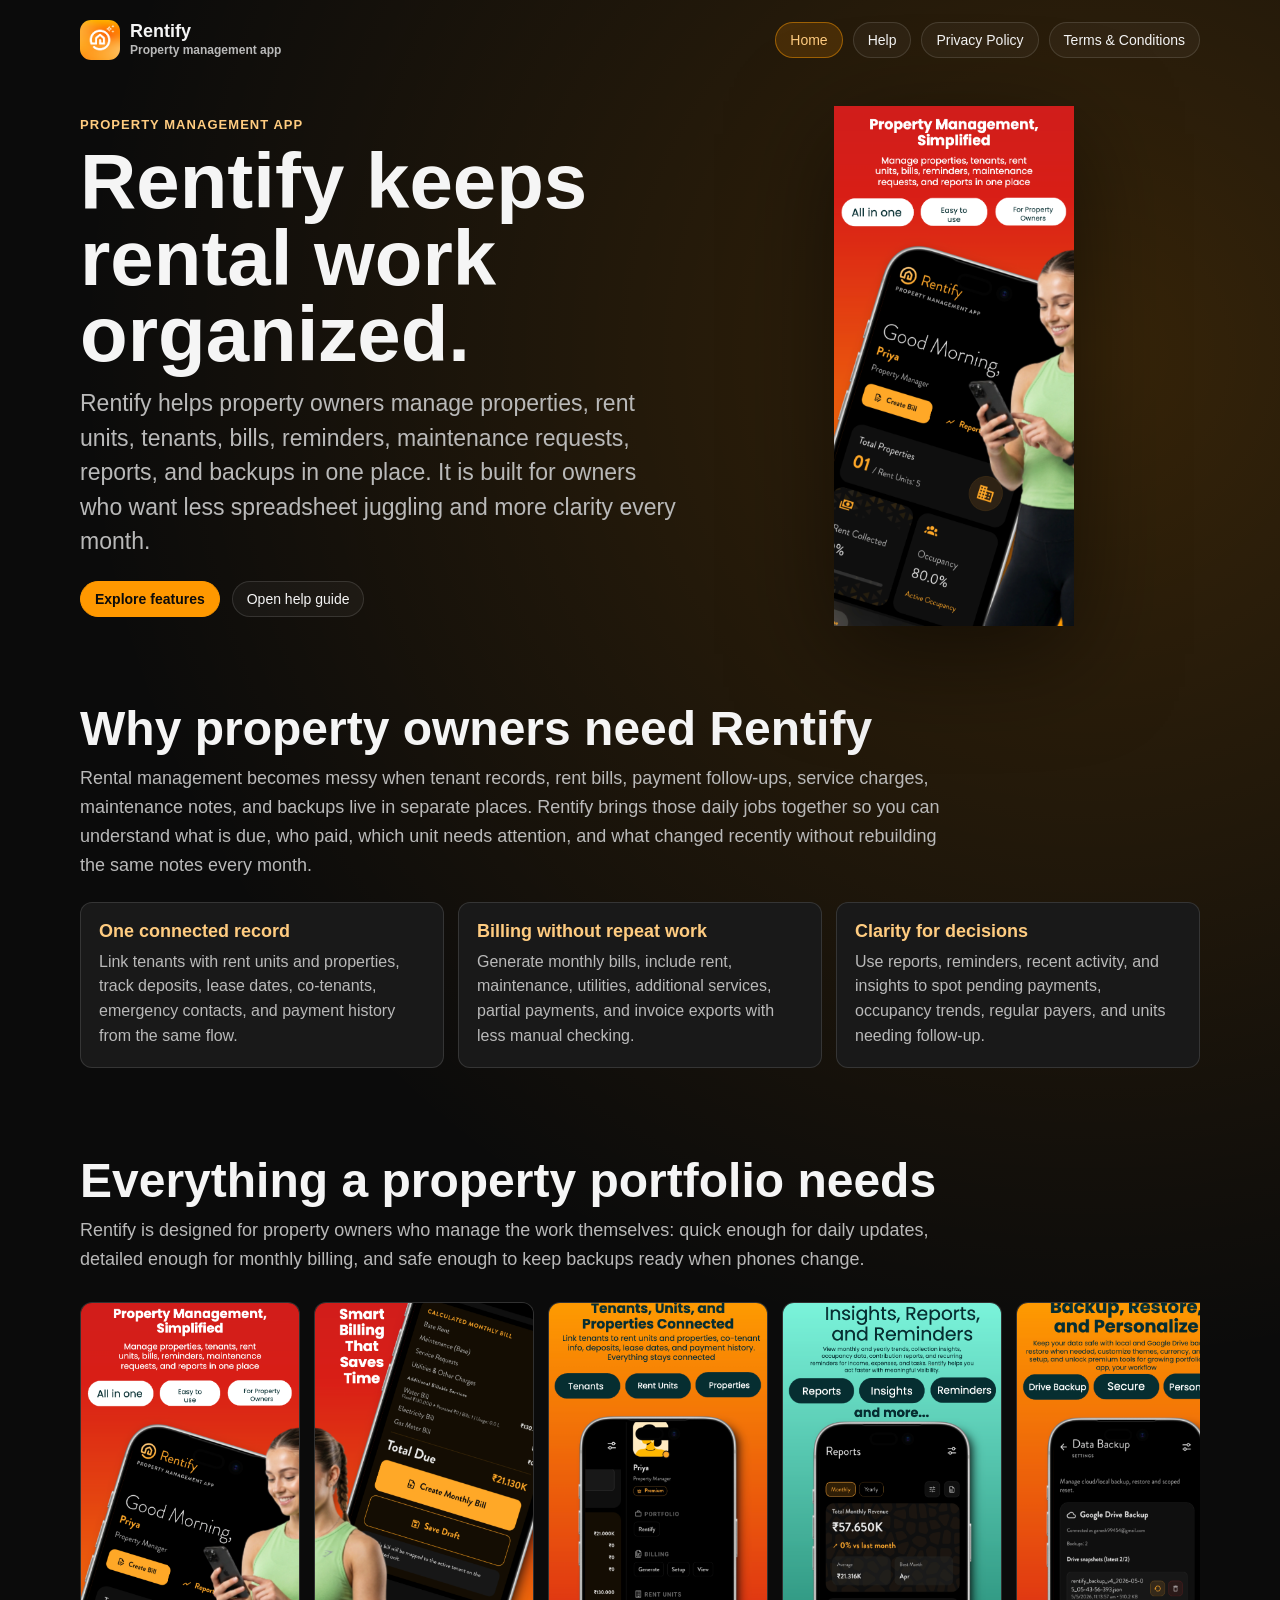
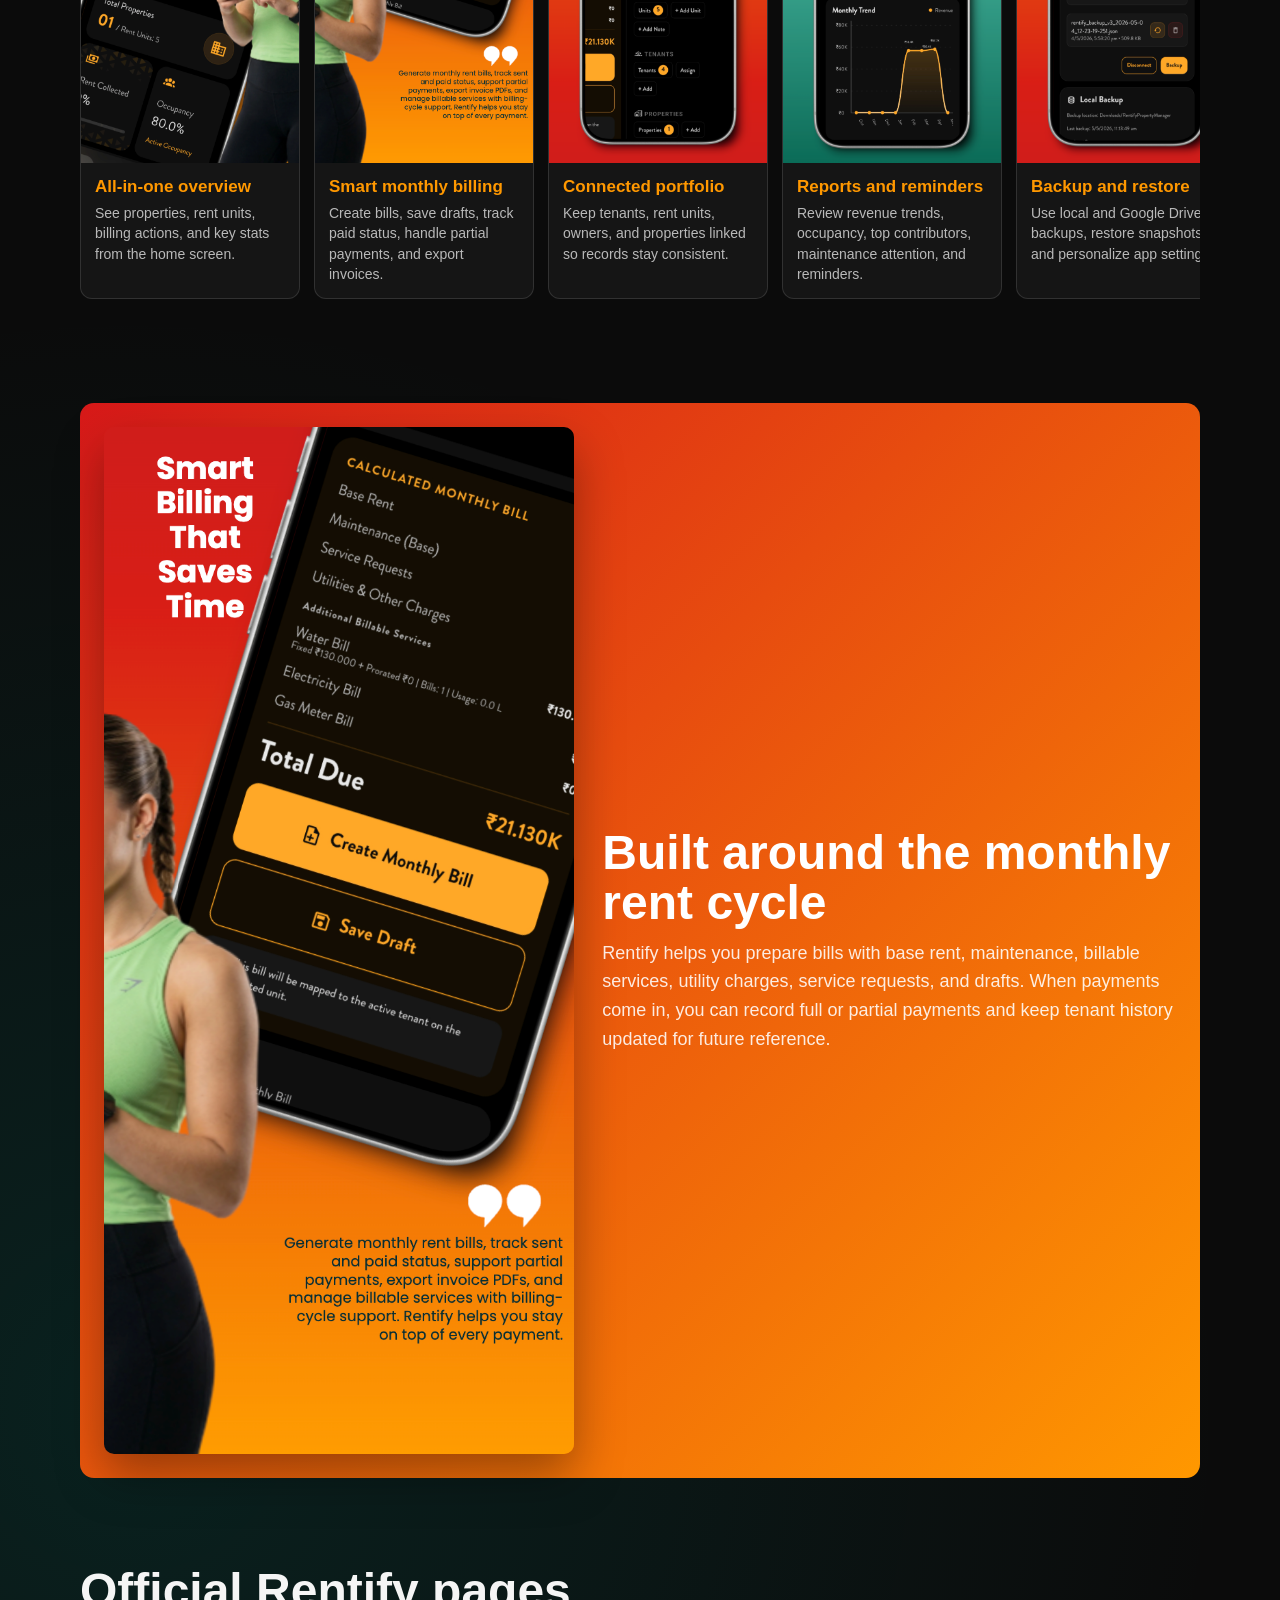
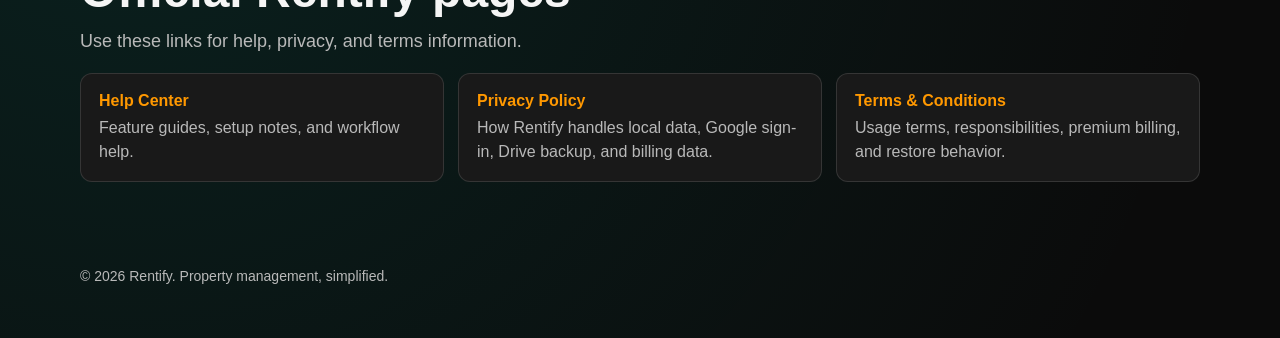
==== index.html @ e296f083 "Apply radial background across Rentify pages" ====
<!doctype html>
<html lang="en">
  <head>
    <meta charset="UTF-8" />
    <meta name="viewport" content="width=device-width, initial-scale=1.0" />
    <title>Rentify - Property Management App</title>
    <meta
      name="description"
      content="Rentify helps property owners manage properties, tenants, rent units, bills, reminders, reports, and backups in one place."
    />
    <link rel="icon" type="image/png" href="./assets/favicon.png" />
    <link rel="apple-touch-icon" href="./assets/app-icon.png" />
    <style>
      :root {
        --bg: #0b0b0b;
        --surface: #151515;
        --card: #191919;
        --text: #f5f5f5;
        --muted: #b9b9b9;
        --border: rgba(255, 255, 255, 0.12);
        --primary: #ff9800;
        --secondary: #ffcc80;
        --ink: #062f31;
      }
      * {
        box-sizing: border-box;
      }
      html {
        scroll-behavior: smooth;
      }
      body {
        margin: 0;
        min-height: 100vh;
        font-family: -apple-system, BlinkMacSystemFont, "Segoe UI", Roboto,
          Oxygen, Ubuntu, Cantarell, "Helvetica Neue", Arial, sans-serif;
        color: var(--text);
        background:
          radial-gradient(circle at 85% 10%, rgba(255, 152, 0, 0.18), transparent 30%),
          radial-gradient(circle at 10% 85%, rgba(0, 150, 136, 0.16), transparent 34%),
          var(--bg);
      }
      a {
        color: inherit;
      }
      .wrap {
        width: min(1120px, calc(100% - 32px));
        margin: 0 auto;
      }
      .topbar {
        display: flex;
        align-items: center;
        justify-content: space-between;
        gap: 16px;
        padding: 20px 0;
      }
      .brand {
        display: inline-flex;
        align-items: center;
        gap: 10px;
        font-weight: 800;
      }
      .brand-copy strong {
        display: block;
        font-size: 18px;
        line-height: 1.05;
      }
      .brand-copy span {
        display: block;
        color: var(--muted);
        font-size: 12px;
        font-weight: 600;
        line-height: 1.25;
        margin-top: 2px;
      }
      .brand-icon {
        width: 40px;
        height: 40px;
        border-radius: 11px;
      }
      .links {
        display: flex;
        flex-wrap: wrap;
        gap: 10px;
      }
      .links a {
        display: inline-flex;
        align-items: center;
        justify-content: center;
        text-decoration: none;
        border: 1px solid var(--border);
        border-radius: 999px;
        padding: 9px 14px;
        background: rgba(255, 255, 255, 0.04);
        color: var(--text);
        font-size: 14px;
        line-height: normal;
      }
      .links a.active {
        border-color: rgba(255, 152, 0, 0.48);
        background: rgba(255, 152, 0, 0.16);
        color: var(--secondary);
      }
      .button-link {
        text-decoration: none;
        border: 1px solid var(--border);
        border-radius: 999px;
        padding: 9px 14px;
        background: rgba(255, 255, 255, 0.04);
        color: var(--text);
        font-size: 14px;
        line-height: normal;
      }
      .hero {
        display: grid;
        grid-template-columns: minmax(0, 0.95fr) minmax(280px, 0.78fr);
        align-items: center;
        gap: 28px;
        min-height: 62vh;
        padding: 26px 0 34px;
      }
      .eyebrow {
        color: var(--secondary);
        font-size: 13px;
        font-weight: 800;
        letter-spacing: 0.08em;
        text-transform: uppercase;
      }
      h1 {
        margin: 10px 0 14px;
        font-size: clamp(42px, 7vw, 78px);
        line-height: 0.98;
        letter-spacing: 0;
      }
      .lead {
        color: var(--muted);
        font-size: clamp(18px, 2.1vw, 23px);
        line-height: 1.5;
        max-width: 680px;
        margin: 0;
      }
      .hero-actions {
        display: flex;
        flex-wrap: wrap;
        gap: 12px;
        margin-top: 22px;
      }
      .primary-action {
        background: var(--primary);
        color: #0b0b0b;
        border-color: var(--primary);
        font-weight: 800;
      }
      .hero-shot {
        width: 100%;
        max-height: min(520px, 62vh);
        object-fit: contain;
        justify-self: end;
        filter: drop-shadow(0 28px 50px rgba(0, 0, 0, 0.5));
      }
      .section {
        padding: 44px 0;
      }
      .section h2 {
        margin: 0 0 10px;
        font-size: clamp(30px, 4vw, 48px);
        line-height: 1.05;
      }
      .section-copy {
        color: var(--muted);
        font-size: 18px;
        line-height: 1.6;
        max-width: 860px;
        margin: 0;
      }
      .benefits {
        display: grid;
        grid-template-columns: repeat(3, minmax(0, 1fr));
        gap: 14px;
        margin-top: 22px;
      }
      .benefit {
        background: var(--card);
        border: 1px solid var(--border);
        border-radius: 12px;
        padding: 18px;
      }
      .benefit h3 {
        margin: 0 0 8px;
        color: var(--secondary);
        font-size: 18px;
      }
      .benefit p {
        color: var(--muted);
        line-height: 1.55;
        margin: 0;
      }
      .feature-strip {
        display: grid;
        grid-template-columns: repeat(5, minmax(220px, 1fr));
        gap: 14px;
        overflow-x: auto;
        padding: 4px 0 16px;
        margin-top: 24px;
      }
      .feature-card {
        background: var(--surface);
        border: 1px solid var(--border);
        border-radius: 12px;
        overflow: hidden;
        min-width: 220px;
      }
      .feature-card img {
        display: block;
        width: 100%;
        aspect-ratio: 690 / 1457;
        object-fit: cover;
        background: #111;
      }
      .feature-card div {
        padding: 14px;
      }
      .feature-card h3 {
        margin: 0 0 6px;
        color: var(--primary);
        font-size: 17px;
      }
      .feature-card p {
        margin: 0;
        color: var(--muted);
        font-size: 14px;
        line-height: 1.45;
      }
      .billing-band {
        display: grid;
        grid-template-columns: minmax(270px, 0.82fr) minmax(0, 1fr);
        gap: 28px;
        align-items: center;
        background: linear-gradient(135deg, #d71919, #ff9800);
        border-radius: 14px;
        padding: 24px;
        color: #fff;
      }
      .billing-band img {
        width: 100%;
        border-radius: 10px;
        box-shadow: 0 22px 48px rgba(0, 0, 0, 0.35);
      }
      .billing-band h2 {
        color: #fff;
      }
      .billing-band p {
        color: rgba(255, 255, 255, 0.88);
      }
      .legal-grid {
        display: grid;
        grid-template-columns: repeat(3, minmax(0, 1fr));
        gap: 14px;
        margin-top: 18px;
      }
      .legal-grid a {
        display: block;
        text-decoration: none;
        background: var(--card);
        border: 1px solid var(--border);
        border-radius: 12px;
        padding: 18px;
      }
      .legal-grid strong {
        display: block;
        color: var(--primary);
        margin-bottom: 6px;
      }
      .legal-grid span {
        color: var(--muted);
        line-height: 1.45;
      }
      .footer {
        color: var(--muted);
        padding: 28px 0 40px;
        font-size: 14px;
      }
      @media (max-width: 860px) {
        .hero,
        .billing-band,
        .benefits,
        .legal-grid {
          grid-template-columns: 1fr;
        }
        .hero {
          min-height: auto;
          padding-top: 8px;
        }
        .hero-shot {
          max-height: 560px;
          justify-self: center;
        }
      }
      @media (max-width: 640px) {
        .wrap {
          width: min(100% - 32px, 1120px);
        }
        .topbar {
          align-items: flex-start;
          flex-direction: column;
        }
        .links a,
        .button-link {
          padding: 8px 12px;
        }
        .section {
          padding: 34px 0;
        }
        .billing-band {
          padding: 16px;
        }
      }
    </style>
  </head>
  <body>
    <main class="wrap">
      <header class="topbar">
        <div class="brand">
          <img class="brand-icon" src="./assets/app-icon.png" alt="Rentify app icon" />
          <div class="brand-copy">
            <strong>Rentify</strong>
            <span>Property management app</span>
          </div>
        </div>
        <nav class="links" aria-label="Rentify pages">
          <a class="active" href="./">Home</a>
          <a href="./help/">Help</a>
          <a href="./privacy/">Privacy Policy</a>
          <a href="./terms/">Terms & Conditions</a>
        </nav>
      </header>

      <section class="hero">
        <div>
          <span class="eyebrow">Property management app</span>
          <h1>Rentify keeps rental work organized.</h1>
          <p class="lead">
            Rentify helps property owners manage properties, rent units, tenants,
            bills, reminders, maintenance requests, reports, and backups in one place.
            It is built for owners who want less spreadsheet juggling and more clarity
            every month.
          </p>
          <div class="hero-actions">
            <a class="button-link primary-action" href="#features">Explore features</a>
            <a class="button-link" href="./help/">Open help guide</a>
          </div>
        </div>
        <img
          class="hero-shot"
          src="./assets/screens/rentify_intro_1.png"
          alt="Rentify app dashboard showing property management overview"
        />
      </section>

      <section class="section">
        <h2>Why property owners need Rentify</h2>
        <p class="section-copy">
          Rental management becomes messy when tenant records, rent bills, payment
          follow-ups, service charges, maintenance notes, and backups live in separate
          places. Rentify brings those daily jobs together so you can understand what is
          due, who paid, which unit needs attention, and what changed recently without
          rebuilding the same notes every month.
        </p>
        <div class="benefits">
          <article class="benefit">
            <h3>One connected record</h3>
            <p>
              Link tenants with rent units and properties, track deposits, lease dates,
              co-tenants, emergency contacts, and payment history from the same flow.
            </p>
          </article>
          <article class="benefit">
            <h3>Billing without repeat work</h3>
            <p>
              Generate monthly bills, include rent, maintenance, utilities, additional
              services, partial payments, and invoice exports with less manual checking.
            </p>
          </article>
          <article class="benefit">
            <h3>Clarity for decisions</h3>
            <p>
              Use reports, reminders, recent activity, and insights to spot pending
              payments, occupancy trends, regular payers, and units needing follow-up.
            </p>
          </article>
        </div>
      </section>

      <section id="features" class="section">
        <h2>Everything a property portfolio needs</h2>
        <p class="section-copy">
          Rentify is designed for property owners who manage the work themselves:
          quick enough for daily updates, detailed enough for monthly billing, and safe
          enough to keep backups ready when phones change.
        </p>
        <div class="feature-strip" aria-label="Rentify feature screenshots">
          <article class="feature-card">
            <img src="./assets/screens/rentify_intro_1.png" alt="Rentify home overview" />
            <div>
              <h3>All-in-one overview</h3>
              <p>See properties, rent units, billing actions, and key stats from the home screen.</p>
            </div>
          </article>
          <article class="feature-card">
            <img src="./assets/screens/rentify_intro_2.png" alt="Rentify billing screen" />
            <div>
              <h3>Smart monthly billing</h3>
              <p>Create bills, save drafts, track paid status, handle partial payments, and export invoices.</p>
            </div>
          </article>
          <article class="feature-card">
            <img src="./assets/screens/rentify_intro_3.png" alt="Rentify drawer with tenants units properties" />
            <div>
              <h3>Connected portfolio</h3>
              <p>Keep tenants, rent units, owners, and properties linked so records stay consistent.</p>
            </div>
          </article>
          <article class="feature-card">
            <img src="./assets/screens/rentify_intro_4.png" alt="Rentify reports screen" />
            <div>
              <h3>Reports and reminders</h3>
              <p>Review revenue trends, occupancy, top contributors, maintenance attention, and reminders.</p>
            </div>
          </article>
          <article class="feature-card">
            <img src="./assets/screens/rentify_intro_5.png" alt="Rentify backup screen" />
            <div>
              <h3>Backup and restore</h3>
              <p>Use local and Google Drive backups, restore snapshots, and personalize app settings.</p>
            </div>
          </article>
        </div>
      </section>

      <section class="section">
        <div class="billing-band">
          <img
            src="./assets/screens/rentify_intro_2.png"
            alt="Rentify calculated monthly bill preview"
          />
          <div>
            <h2>Built around the monthly rent cycle</h2>
            <p class="section-copy">
              Rentify helps you prepare bills with base rent, maintenance,
              billable services, utility charges, service requests, and drafts. When
              payments come in, you can record full or partial payments and keep tenant
              history updated for future reference.
            </p>
          </div>
        </div>
      </section>

      <section class="section">
        <h2>Official Rentify pages</h2>
        <p class="section-copy">
          Use these links for help, privacy, and terms information.
        </p>
        <div class="legal-grid">
          <a href="./help/">
            <strong>Help Center</strong>
            <span>Feature guides, setup notes, and workflow help.</span>
          </a>
          <a href="./privacy/">
            <strong>Privacy Policy</strong>
            <span>How Rentify handles local data, Google sign-in, Drive backup, and billing data.</span>
          </a>
          <a href="./terms/">
            <strong>Terms & Conditions</strong>
            <span>Usage terms, responsibilities, premium billing, and restore behavior.</span>
          </a>
        </div>
      </section>

      <p class="footer">
        © 2026 Rentify. Property management, simplified.
      </p>
    </main>
  </body>
</html>
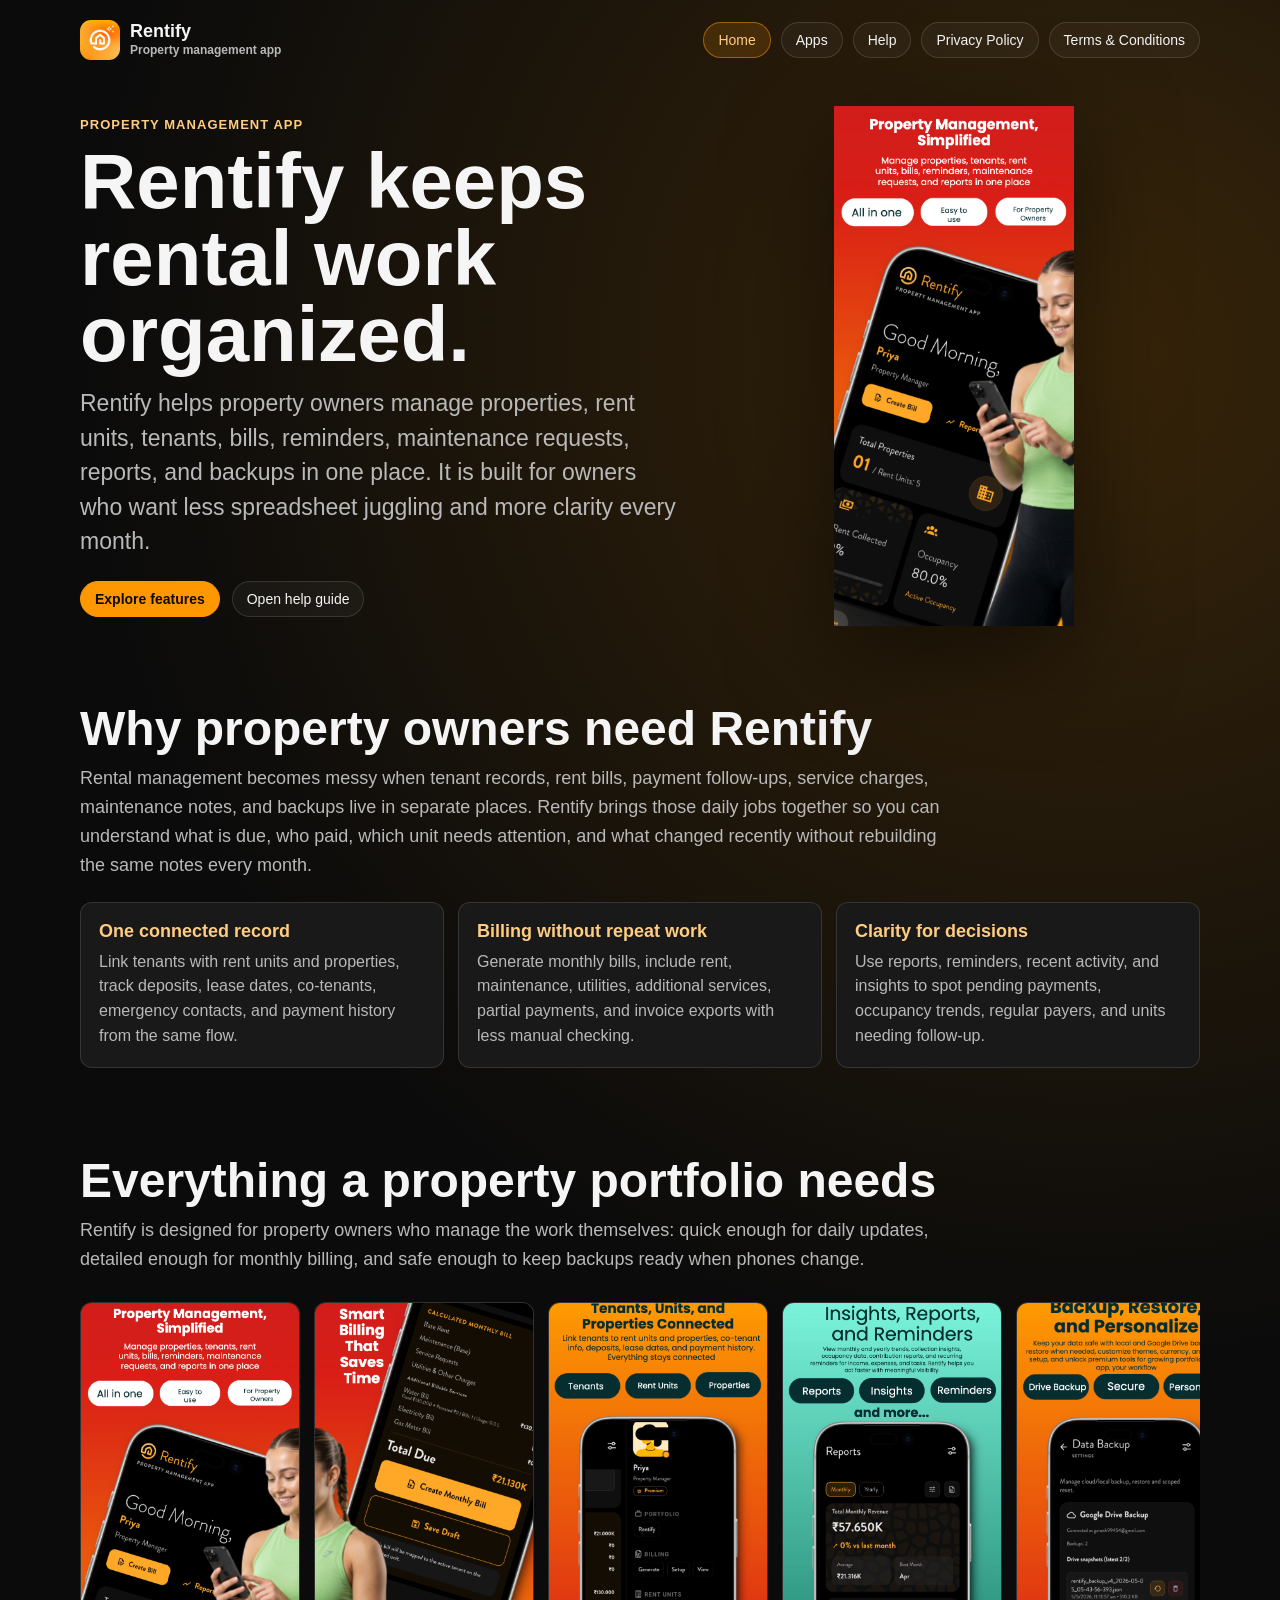
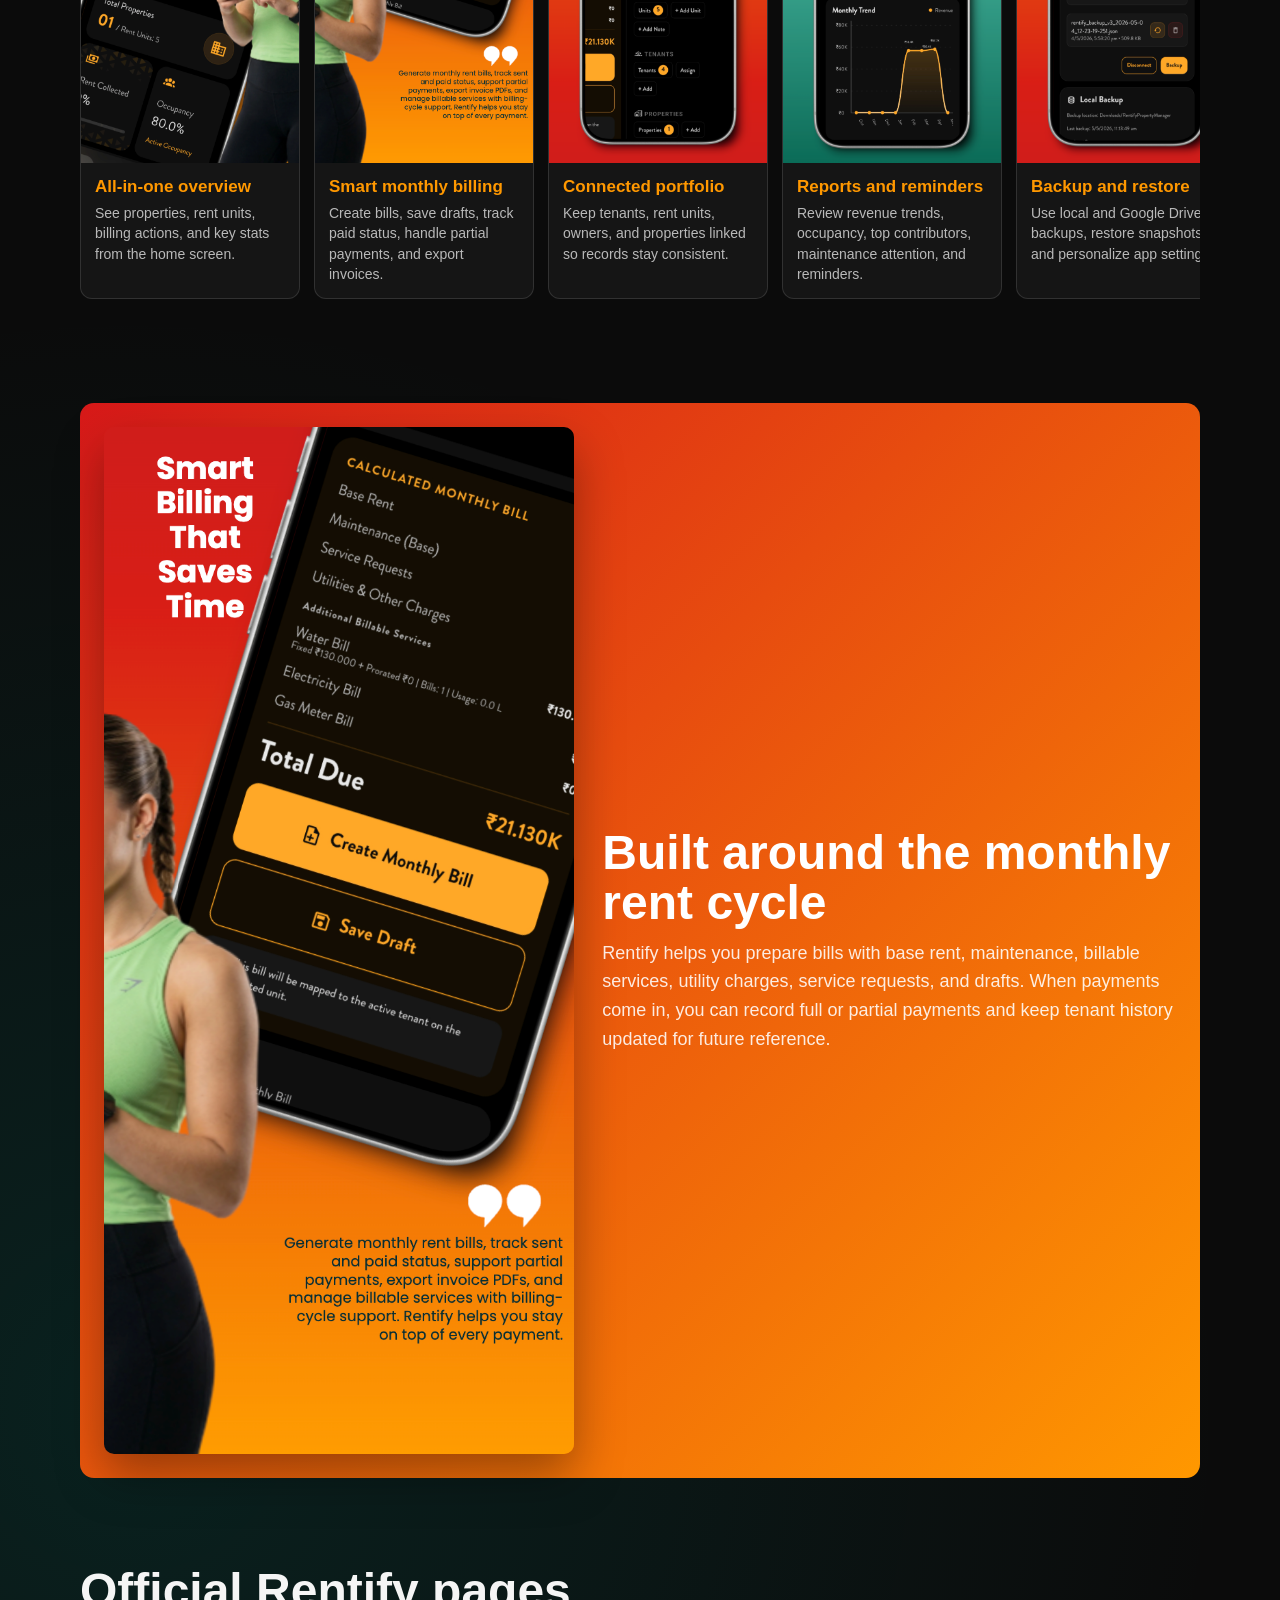
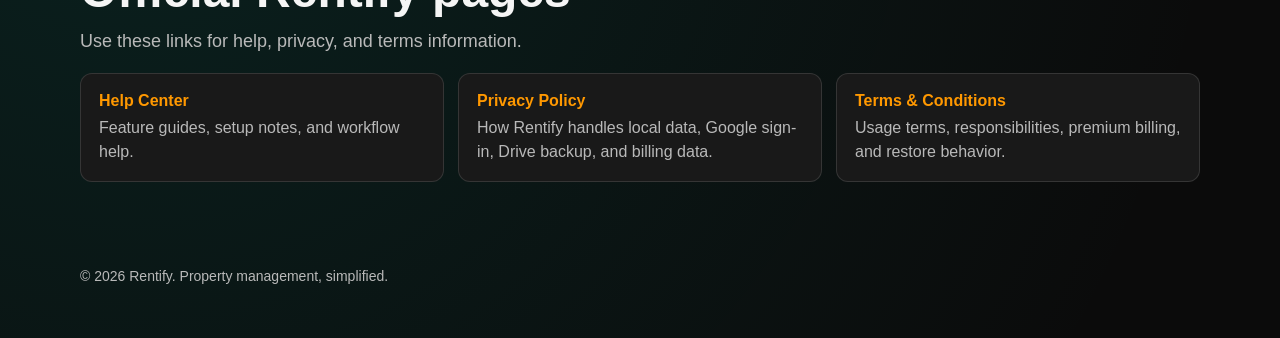
==== commit 20c63e7d: "Add apps nav link to Rentify site" ====
--- a/index.html
+++ b/index.html
@@ -328,6 +328,7 @@
         </div>
         <nav class="links" aria-label="Rentify pages">
           <a class="active" href="./">Home</a>
+          <a href="https://smartlife-products.github.io/">Apps</a>
           <a href="./help/">Help</a>
           <a href="./privacy/">Privacy Policy</a>
           <a href="./terms/">Terms & Conditions</a>
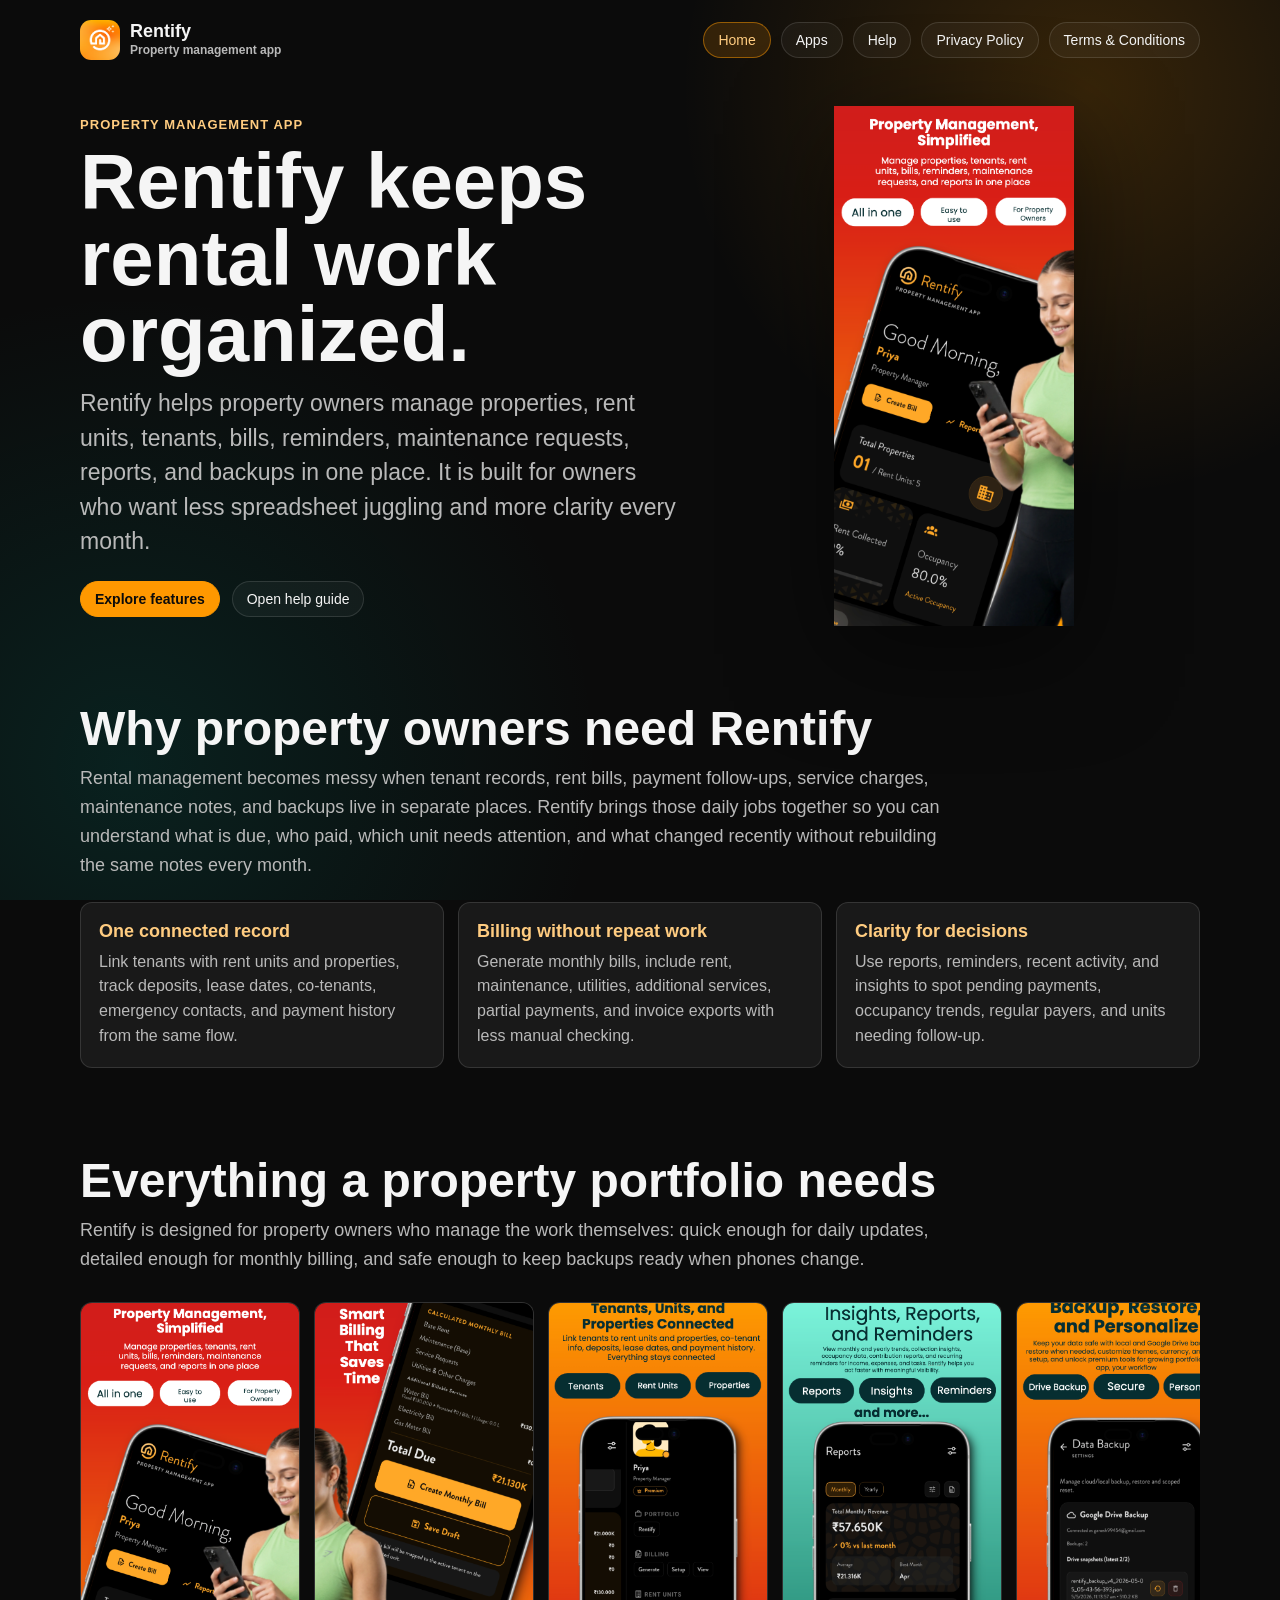
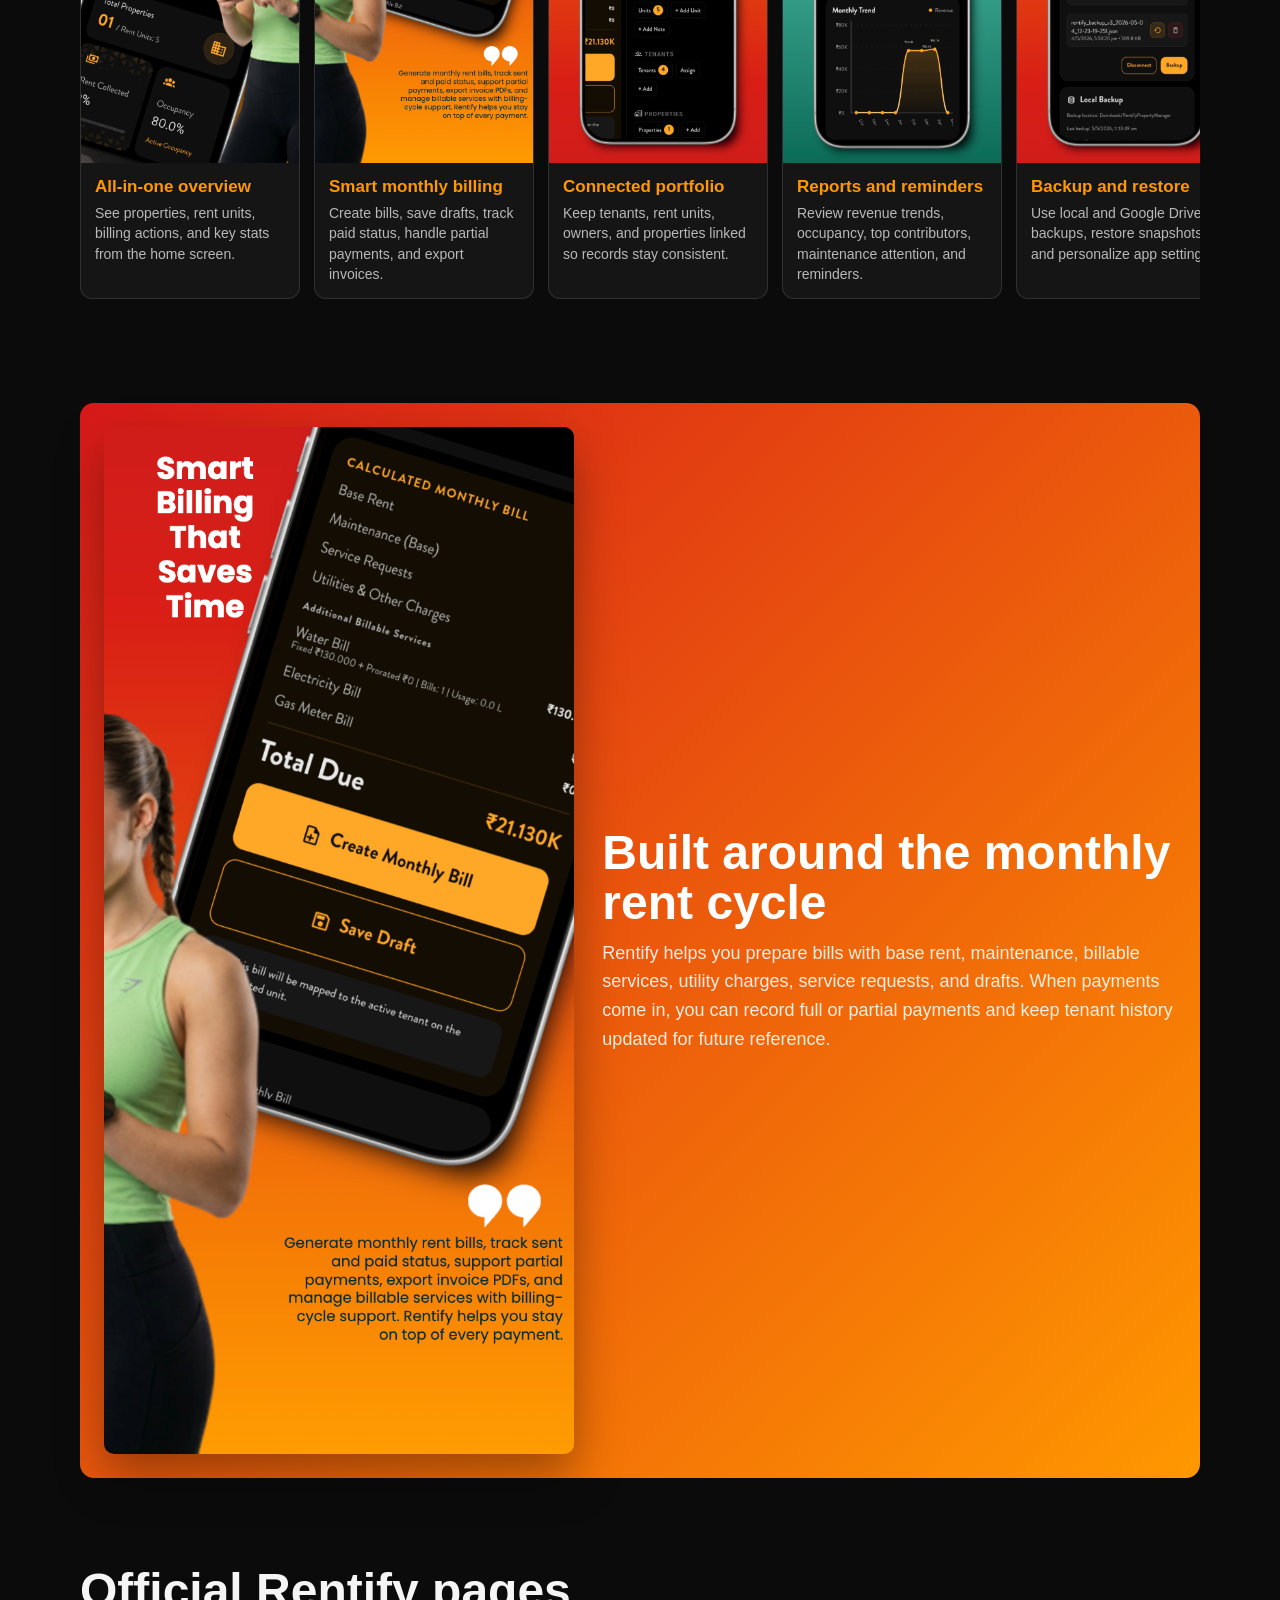
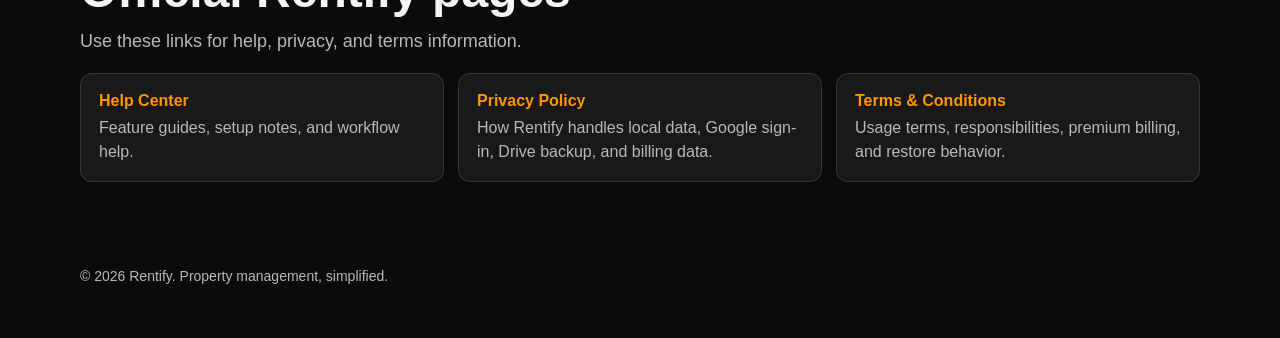
==== commit 4e136b26: "Make Rentify background gradient fixed" ====
--- a/index.html
+++ b/index.html
@@ -34,6 +34,14 @@
         font-family: -apple-system, BlinkMacSystemFont, "Segoe UI", Roboto,
           Oxygen, Ubuntu, Cantarell, "Helvetica Neue", Arial, sans-serif;
         color: var(--text);
+        background: var(--bg);
+      }
+      body::before {
+        content: "";
+        position: fixed;
+        inset: 0;
+        z-index: -1;
+        pointer-events: none;
         background:
           radial-gradient(circle at 85% 10%, rgba(255, 152, 0, 0.18), transparent 30%),
           radial-gradient(circle at 10% 85%, rgba(0, 150, 136, 0.16), transparent 34%),
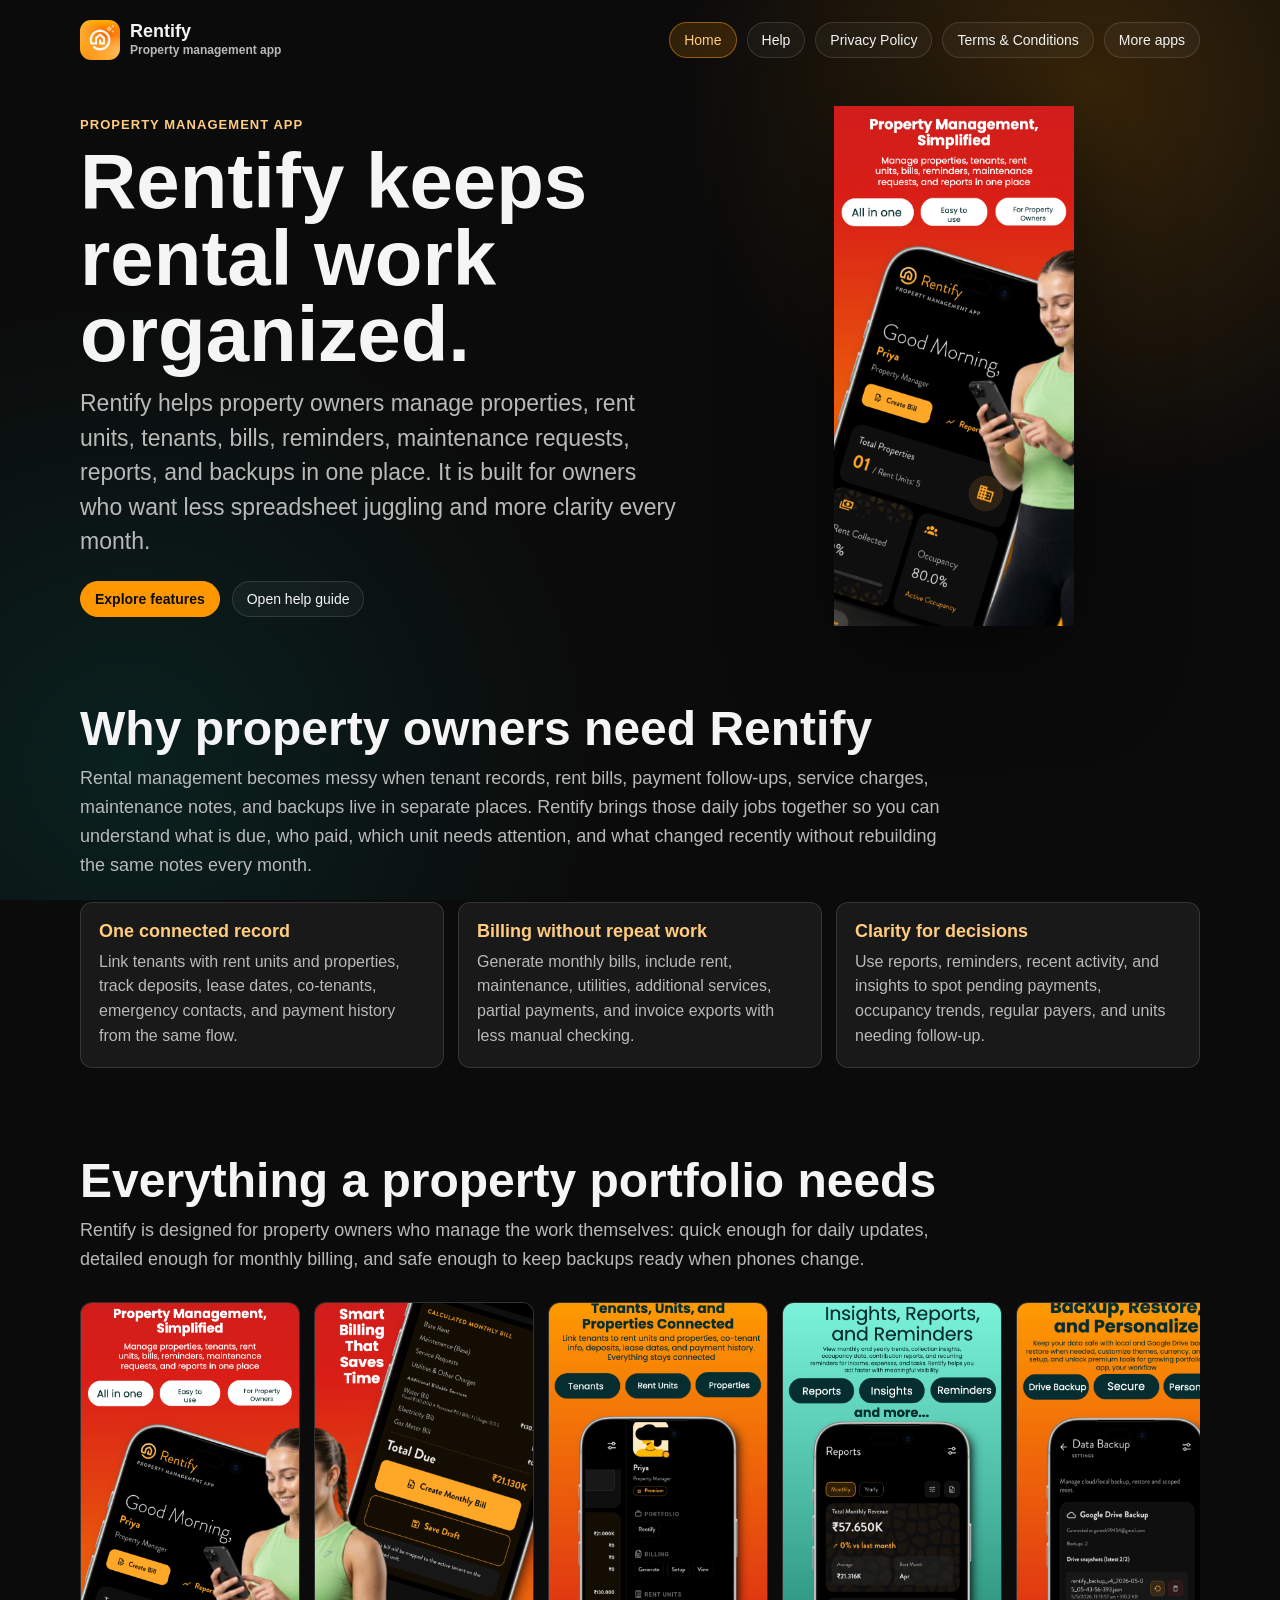
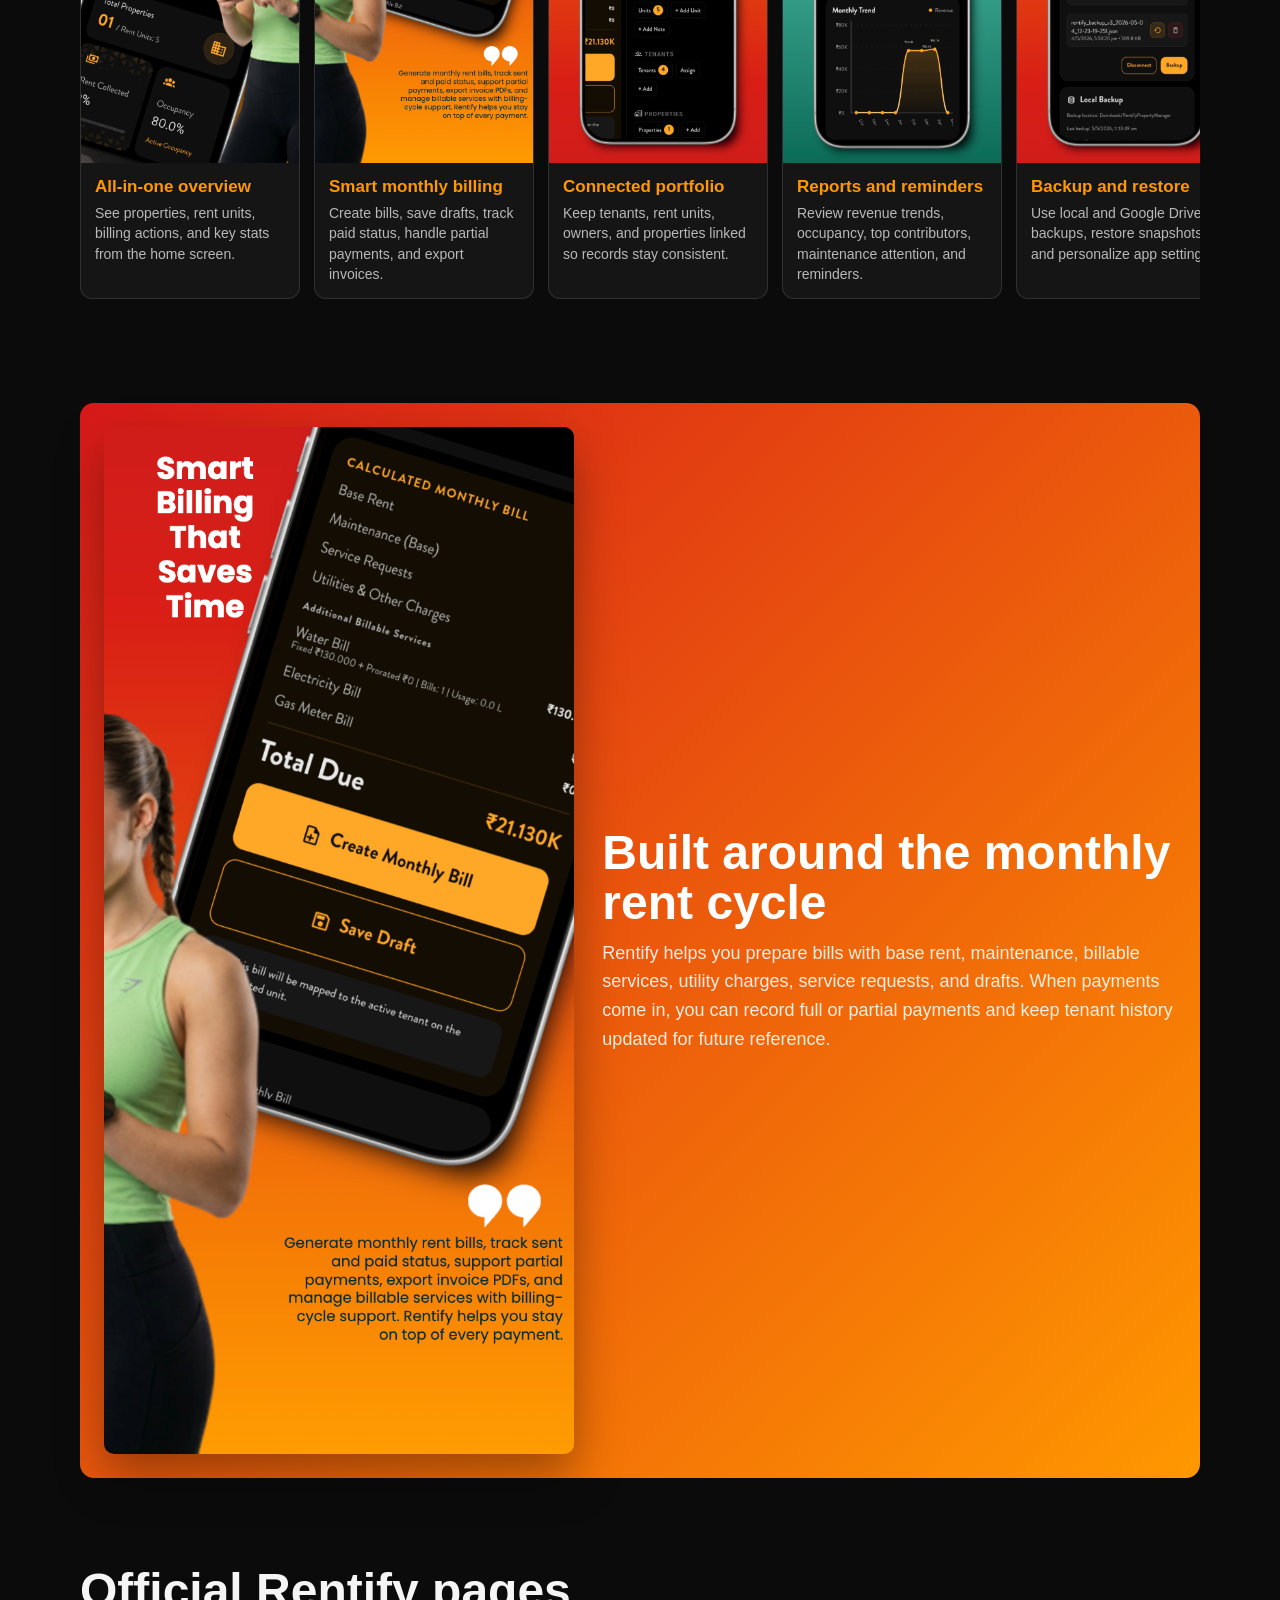
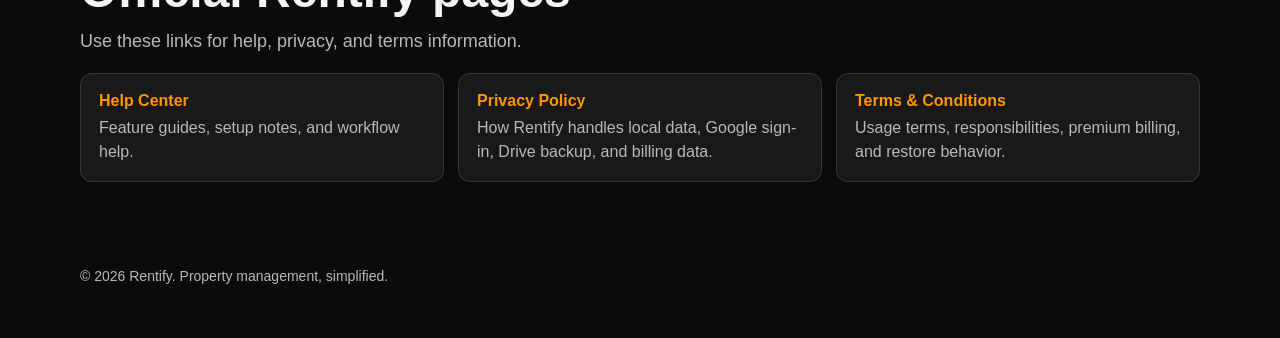
==== commit cc5e7ec8: "Move more apps link to end of Rentify nav" ====
--- a/index.html
+++ b/index.html
@@ -336,10 +336,10 @@
         </div>
         <nav class="links" aria-label="Rentify pages">
           <a class="active" href="./">Home</a>
-          <a href="https://smartlife-products.github.io/">Apps</a>
           <a href="./help/">Help</a>
           <a href="./privacy/">Privacy Policy</a>
           <a href="./terms/">Terms & Conditions</a>
+          <a href="https://smartlife-products.github.io/">More apps</a>
         </nav>
       </header>
 
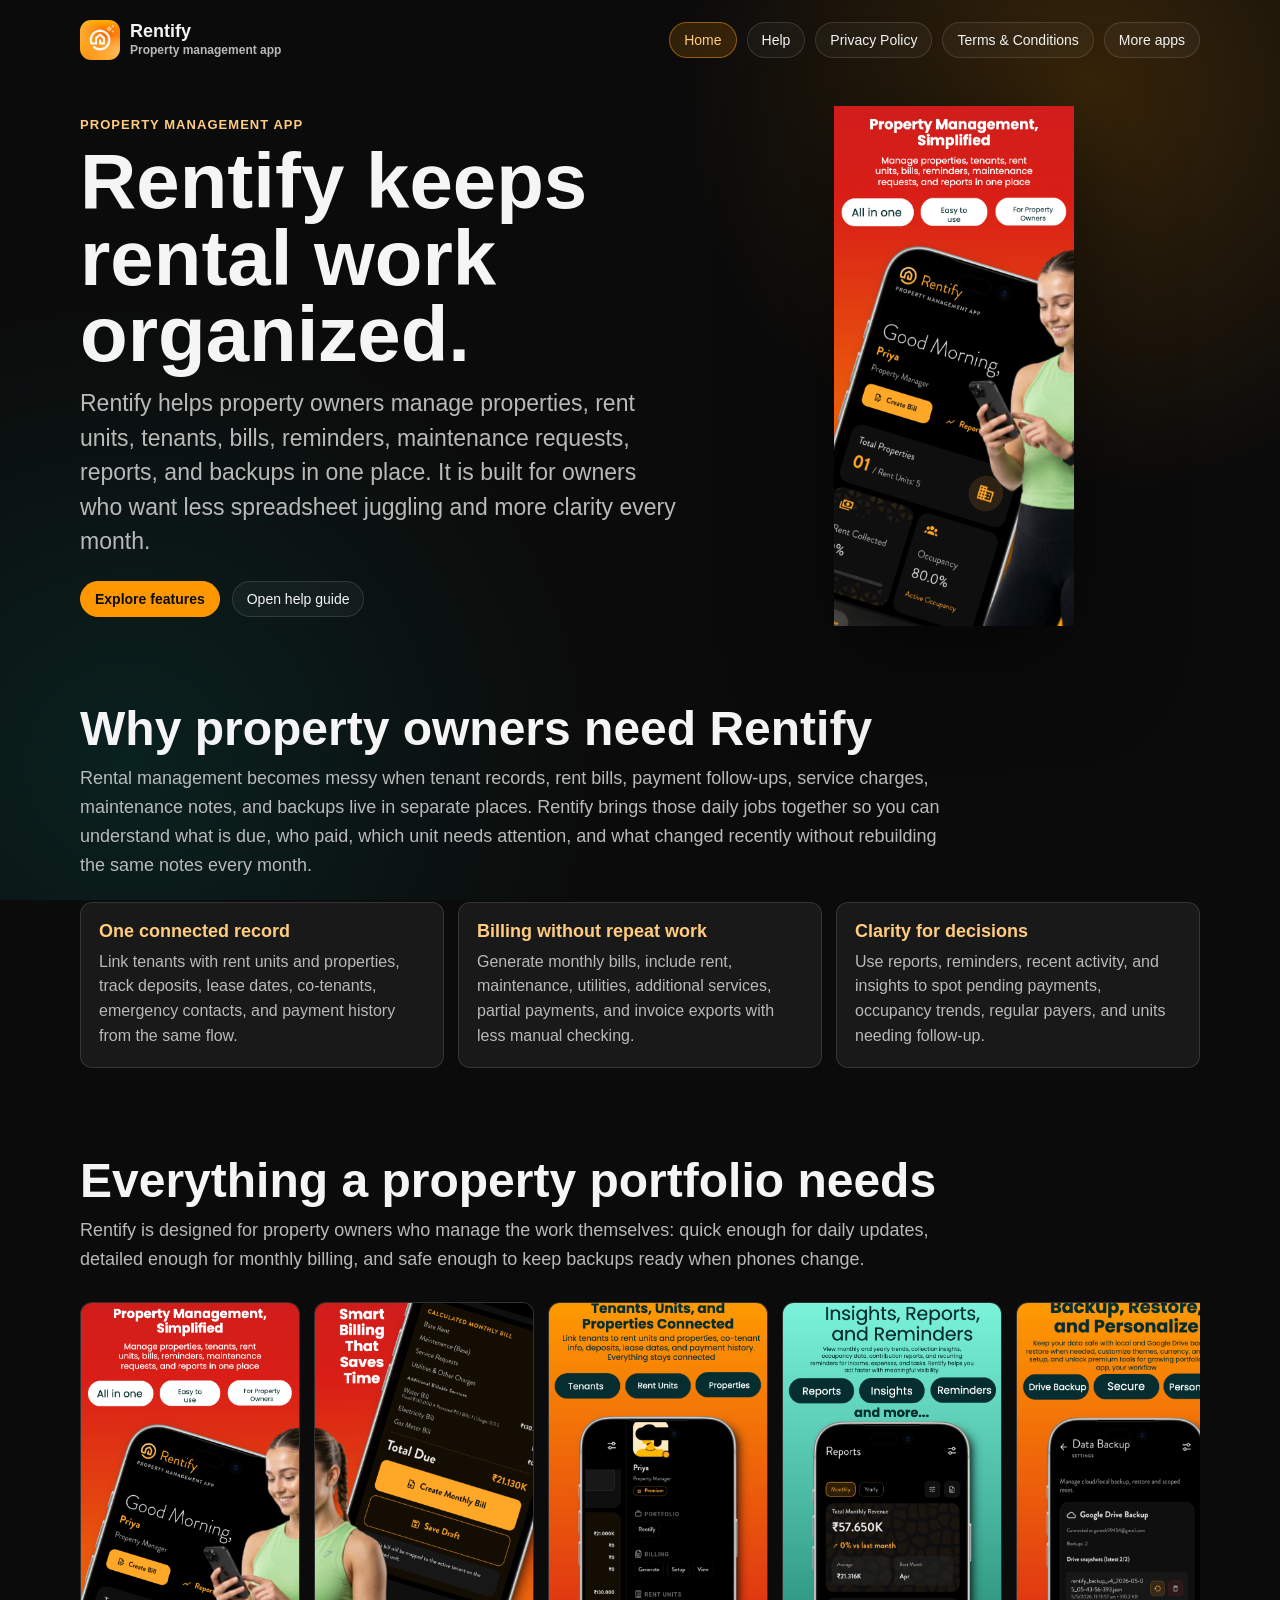
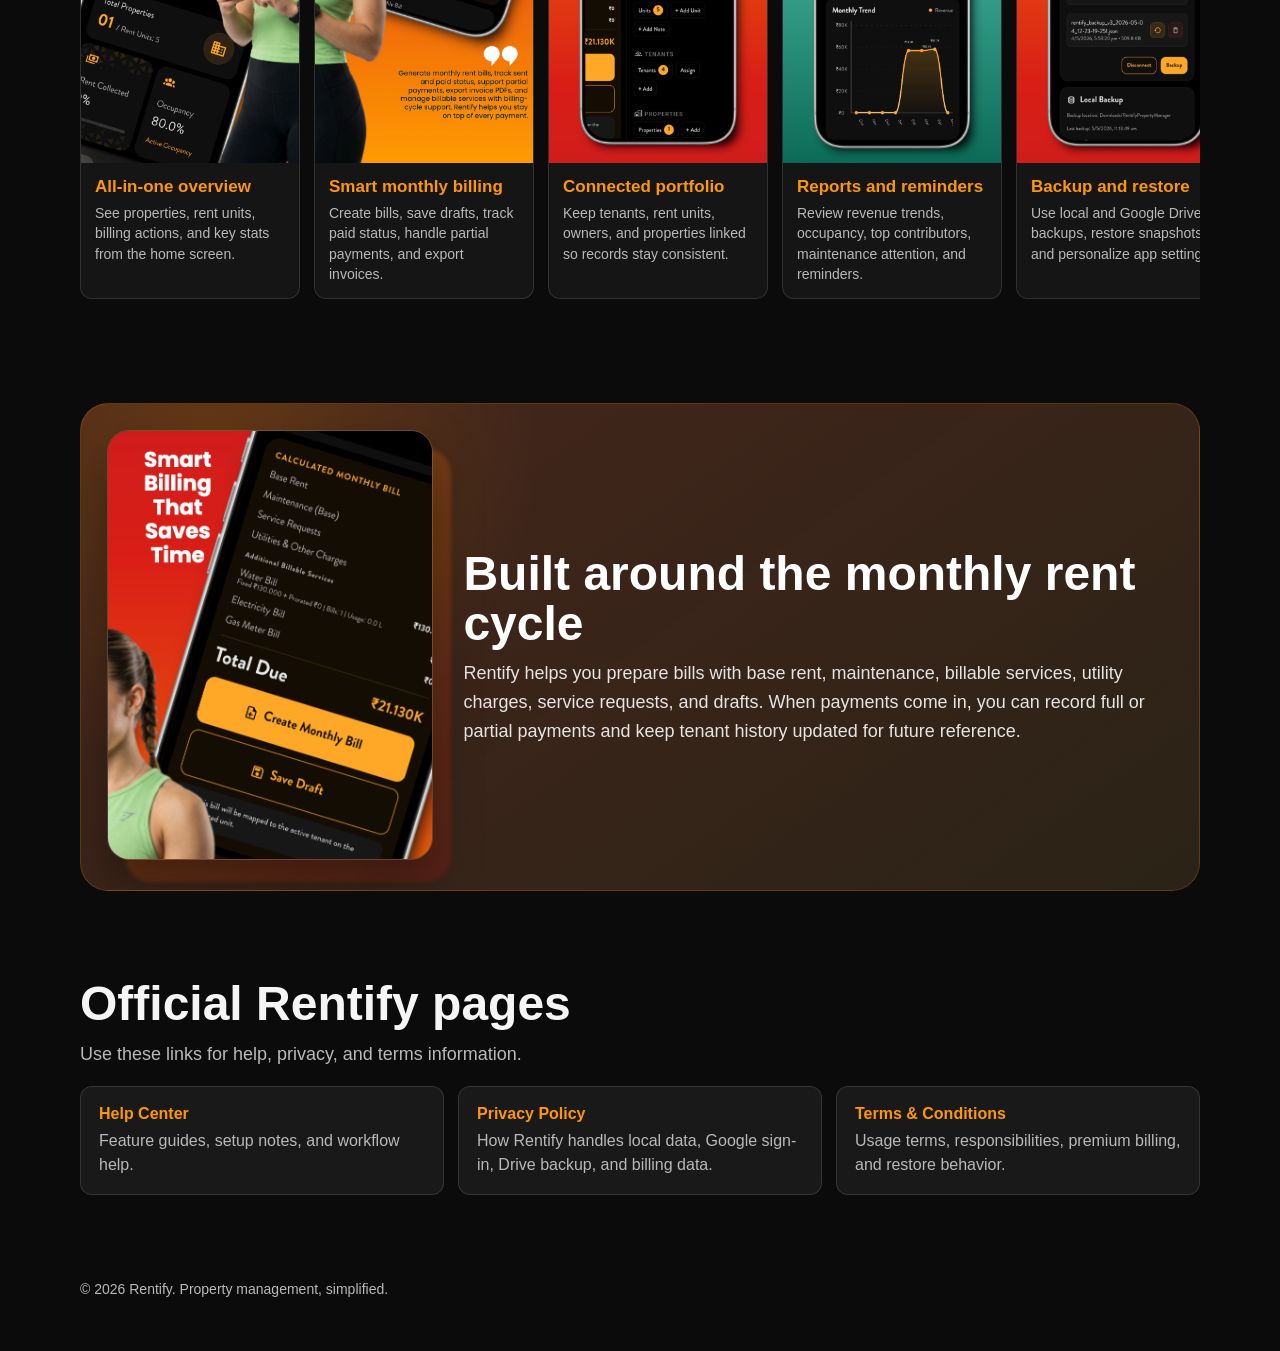
==== commit b17b0857: "Refine Rentify billing preview section" ====
--- a/index.html
+++ b/index.html
@@ -240,23 +240,48 @@
       }
       .billing-band {
         display: grid;
-        grid-template-columns: minmax(270px, 0.82fr) minmax(0, 1fr);
-        gap: 28px;
+        grid-template-columns: minmax(220px, 0.46fr) minmax(0, 1fr);
+        gap: 30px;
         align-items: center;
-        background: linear-gradient(135deg, #d71919, #ff9800);
-        border-radius: 14px;
-        padding: 24px;
+        overflow: hidden;
+        border: 1px solid rgba(255, 152, 0, 0.2);
+        background:
+          radial-gradient(circle at 12% 10%, rgba(255, 152, 0, 0.18), transparent 30%),
+          linear-gradient(145deg, rgba(255, 87, 34, 0.2), rgba(255, 152, 0, 0.08)),
+          var(--card);
+        border-radius: 28px;
+        padding: 26px;
         color: #fff;
       }
+      .billing-preview {
+        position: relative;
+        justify-self: center;
+        width: min(100%, 330px);
+      }
+      .billing-preview::before {
+        content: "";
+        position: absolute;
+        inset: 18px -18px -18px 18px;
+        border-radius: 26px;
+        background: linear-gradient(135deg, rgba(255, 152, 0, 0.3), rgba(215, 25, 25, 0.2));
+        filter: blur(2px);
+      }
       .billing-band img {
+        position: relative;
         width: 100%;
-        border-radius: 10px;
+        max-height: 430px;
+        object-fit: cover;
+        object-position: top center;
+        border: 1px solid rgba(255, 255, 255, 0.12);
+        border-radius: 22px;
         box-shadow: 0 22px 48px rgba(0, 0, 0, 0.35);
       }
       .billing-band h2 {
         color: #fff;
+        max-width: 720px;
       }
       .billing-band p {
+        max-width: 760px;
         color: rgba(255, 255, 255, 0.88);
       }
       .legal-grid {
@@ -447,10 +472,12 @@
 
       <section class="section">
         <div class="billing-band">
-          <img
-            src="./assets/screens/rentify_intro_2.png"
-            alt="Rentify calculated monthly bill preview"
-          />
+          <div class="billing-preview">
+            <img
+              src="./assets/screens/rentify_intro_2.png"
+              alt="Rentify calculated monthly bill preview"
+            />
+          </div>
           <div>
             <h2>Built around the monthly rent cycle</h2>
             <p class="section-copy">
